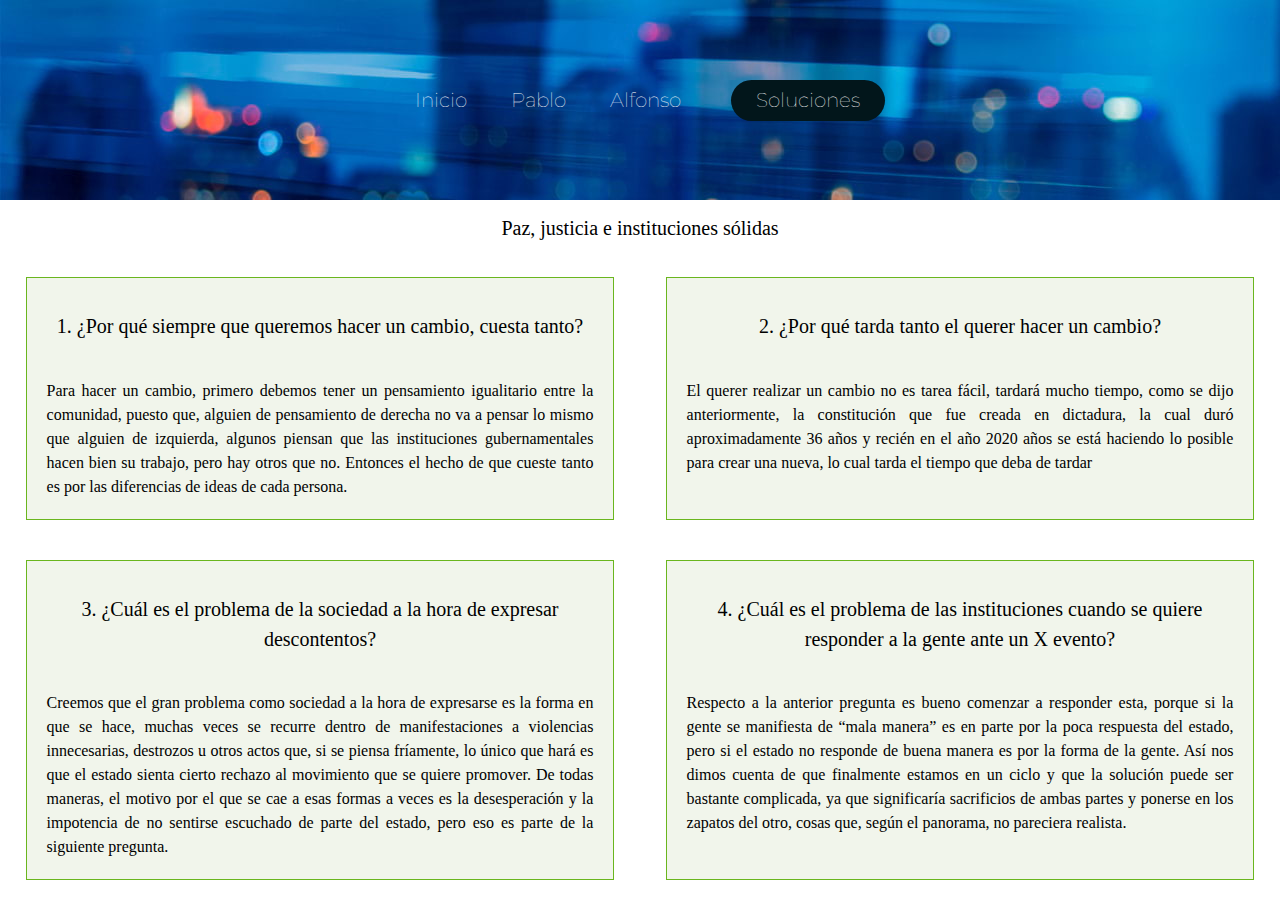
==== index.html @ a4930450 "update mac" ====
<!DOCTYPE html>

<head>
    <meta charset="UTF-8">
    <meta http-equiv="X-UA-Compatible" content="IE=edge">
    <meta name="viewport" content="width=device-width, initial-scale=1.0">
    <link rel="stylesheet" href="/css/normalize.css">
    <link rel="stylesheet" href="/css/style.css">
    <title>Tarea 2</title>
</head>

<body>
    <header class="site-header">
        <nav>
            <ul class="nav__links">
                <li><a href="/index.html">Inicio</a></li>
                <li><a href="/Pablo.html">Pablo</a></li>
                <li><a href="/Alfonso.html">Alfonso</a></li>
            </ul>
        </nav>
        <a class="cta" href="/Soluciones.html"><button>Soluciones</button></a>
    </header>

    <h1>Paz, justicia e instituciones sólidas</h1>

    <main class="contenedor">
        <div class="equipo">
            <section class="persona">
                <h1>1. ¿Por qué siempre que queremos hacer un cambio, cuesta tanto? </h1><br>
                <p>Para hacer un cambio, primero debemos tener un pensamiento igualitario entre la comunidad, puesto
                    que, alguien
                    de pensamiento de derecha no va a pensar lo mismo que alguien de izquierda, algunos piensan que las
                    instituciones gubernamentales hacen bien su trabajo, pero hay otros que no. Entonces el hecho de que
                    cueste
                    tanto es por las diferencias de ideas de cada persona. </p>
            </section>
            <section class="persona">
                <h1>2. ¿Por qué tarda tanto el querer hacer un cambio? </h1><br>
                <p>El querer realizar un cambio no es tarea fácil, tardará mucho tiempo, como se dijo anteriormente,
                    la constitución que fue creada en dictadura, la cual duró aproximadamente 36 años y recién en el año
                    2020
                    años se está haciendo lo posible para crear una nueva, lo cual tarda el tiempo que deba de tardar
                </p>
            </section>
            <section class="persona">
                <h1>3. ¿Cuál es el problema de la sociedad a la hora de expresar descontentos? </h1><br>
                <p>Creemos que el gran problema como sociedad a la hora de expresarse es la forma en que se hace, muchas
                    veces
                    se recurre dentro de manifestaciones a violencias innecesarias, destrozos u otros actos que, si se
                    piensa
                    fríamente, lo único que hará es que el estado sienta cierto rechazo al movimiento que se quiere
                    promover.
                    De todas maneras, el motivo por el que se cae a esas formas a veces es la desesperación y la
                    impotencia de
                    no sentirse escuchado de parte del estado, pero eso es parte de la siguiente pregunta.</p>
            </section>
            <section class="persona">
                <h1>4. ¿Cuál es el problema de las instituciones cuando se quiere responder a la gente ante un X evento?
                </h1><br>
                <p> Respecto a la anterior pregunta es bueno comenzar a responder esta, porque si la gente se manifiesta
                    de
                    “mala manera” es en parte por la poca respuesta del estado, pero si el estado no responde de buena
                    manera
                    es por la forma de la gente. Así nos dimos cuenta de que finalmente estamos en un ciclo y que la
                    solución
                    puede ser bastante complicada, ya que significaría sacrificios de ambas partes y ponerse en los
                    zapatos del
                    otro, cosas que, según el panorama, no pareciera realista. </p>
            </section>
        </div>
    </main>
</body>

</html>
---- css/style.css ----
@import url('https://fonts.googleapis.com/css2?family=Montserrat:wght@500&display=swap');

body {
    font-family: 'Times New Roman', Times, serif;
    font-size: 1.6rem;
    line-height: 1.5;
}

.site-header{
    background-image: url("/Equipo.jpg");
    height: 5rem;
    min-height: 20rem;
    display: flex;
    justify-content: center;
}

html{
    box-sizing: border-box;
    font-size: 62.5%;
}


* {
    box-sizing: border-box;
    margin: 0;
    padding: 0;
}

.presentacion {
    background: #ccc;
    height: 200px;
    width: 560px;
    margin: 1rem auto;
    text-align: center;

}


h1 {
    font-size: 20px;
    font-weight: 500;
    text-align: center;
}

h2 {
    font-size: 3rem;
    font-family: Arial, Helvetica, sans-serif;
}

h3 {
   font-size: 3rem;
   font-family: Arial, Helvetica, sans-serif;
}

h4 {
    font-size: 1.5rem;
    opacity: 0.5;
}

h5 {
    font-size: 1.5rem;
    opacity: 0.5;
    padding-left: 1.3cm;
}

h6 {
    font-size: 1.5rem;
    opacity: 0.5;
    padding-left: 0.2cm;
}

li {
    font-size: 1.7rem;
    padding-top: 0.2cm;
}


a, button {
    font-family: "Montserrat", sans-serif;
    font-weight: 50;
    font-size: 20px;
    color: #ffffff;
    text-decoration: none;
}

header {
    display: flex;
    justify-content: flex-end;
    align-items: center;
    padding: 30px 20%;
}

.logo {
    cursor: pointer;
    margin-right: auto;
}

.nav__links {
    list-style: none;
}

.nav__links li {
    display: inline-block;
    padding: 0px 20px;
}

.nav__links li a {
    transition: all 0.3s ease 0s;
}

.nav__links li a:hover {
    color: #000000;
}

button {
    margin-left: 30px;
    padding: 9px 25px;
    background-color: rgb(2, 22, 27);
    border: none;
    border-radius: 50px;
    cursor: pointer;
    transition: all 0.3s ease 0s;
}

button:hover {
    background-color: rgba(0,136,169,0.8);
}

.contenedor {
    max-width: 200rem;
    width: 100%;
    margin: 0 auto 0 auto;
}

.contenedor h2 {
    color: #808080;
    font-weight: 800;   
    text-align: center; 
}

.equipo {
    display: flex;
    flex-wrap: wrap;
    justify-content: space-around;
}

.persona {
    background-color: #f1f5eb;
    width: 46%;
    margin: 2rem;
    padding: 2rem;
    border: rgb(106, 182, 30) 1px solid;
}

.personapablo{
    width: 60%;
    display: flex;
    justify-content: center;
    margin-left: 20%;
}

.texto1{
    width: 60%;
    display: flex;
    justify-content: center;
    margin-left: 20%;
}
.persona1 {
    background-color: #6d8846;
    width: 46%;
    margin: 2rem;
    padding: 2rem;
    border: rgb(255, 17, 0) 1px solid;
}

.persona1 p {
    text-align: justify;
}

.persona p {
    text-align: justify;
}

.presentation {
    display: flex;
    width: 90%;
    margin: auto;
    min-height: auto;
    align-items: center;
}

.introduction {
    flex: 0.2;
}

.cover img {
    height: auto;
}
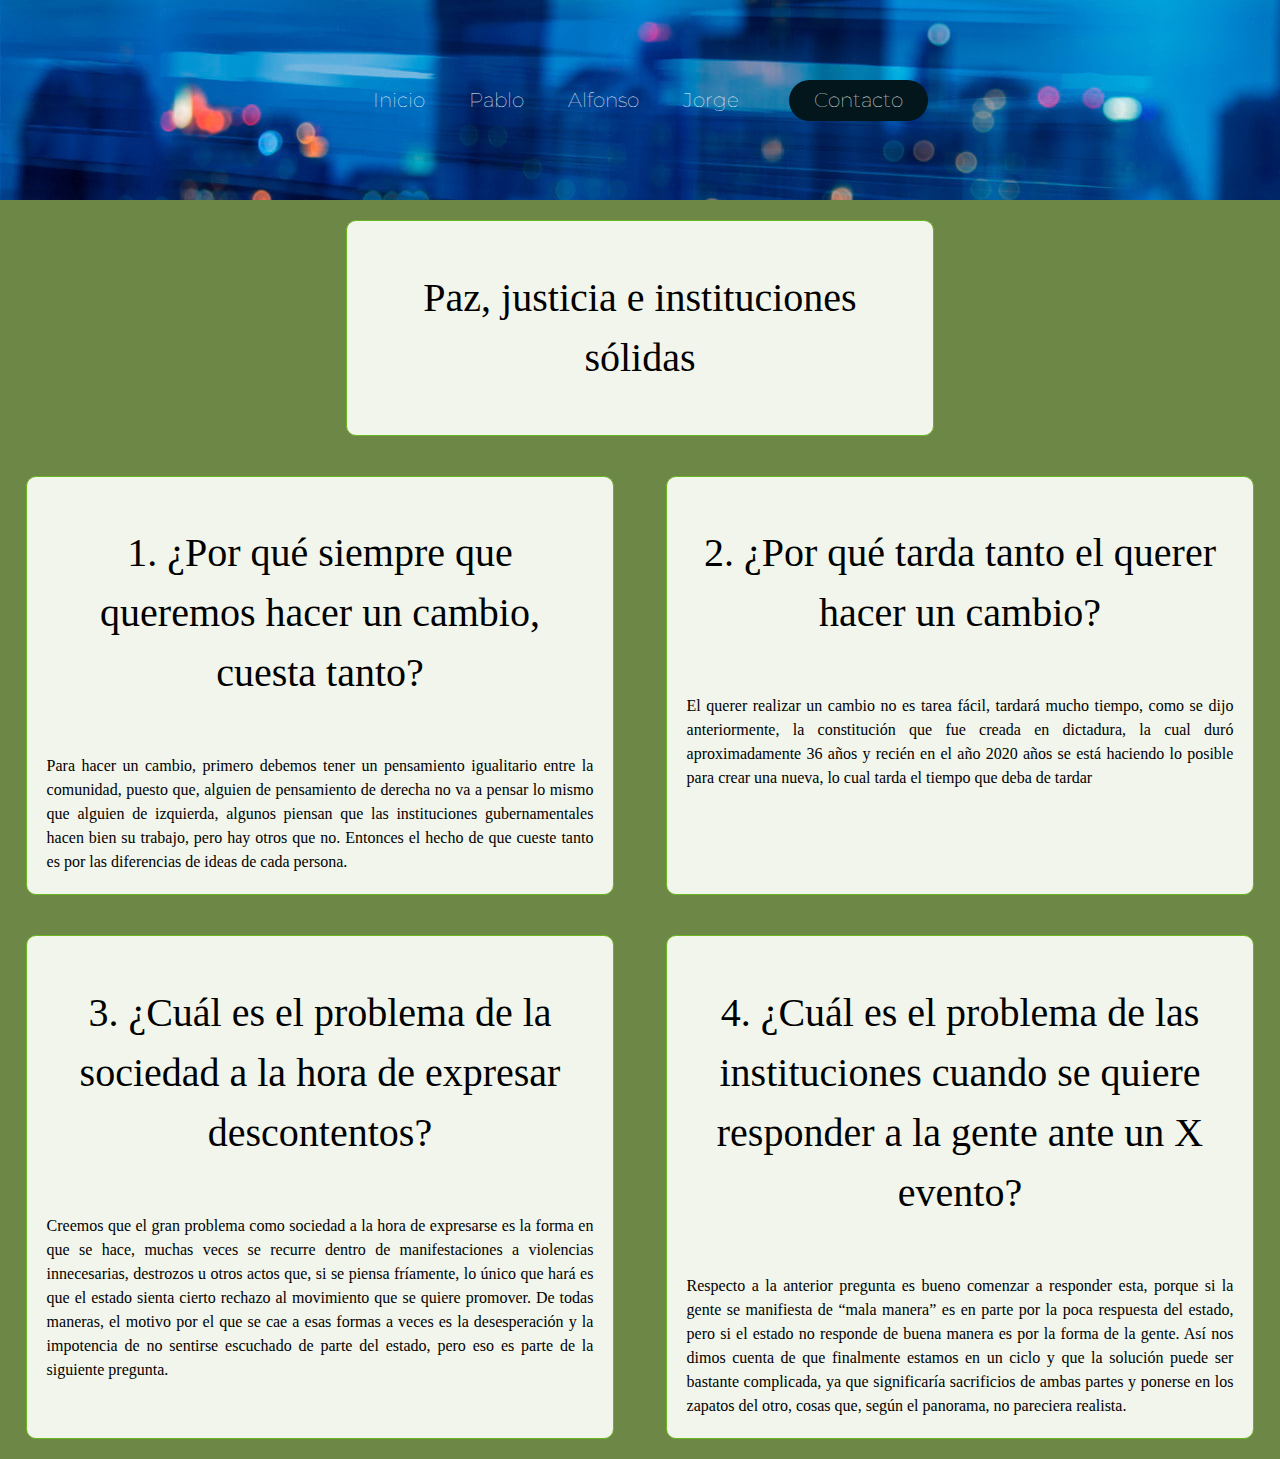
==== commit 005930a1: "update aesthetic" ====
--- a/index.html
+++ b/index.html
@@ -16,12 +16,16 @@
                 <li><a href="/index.html">Inicio</a></li>
                 <li><a href="/Pablo.html">Pablo</a></li>
                 <li><a href="/Alfonso.html">Alfonso</a></li>
+                <li><a href="/Jorge.html">Jorge</a></li>
             </ul>
         </nav>
-        <a class="cta" href="/Soluciones.html"><button>Soluciones</button></a>
+        <a class="cta" href="/Contacto.html"><button>Contacto</button></a>
     </header>
-
-    <h1>Paz, justicia e instituciones sólidas</h1>
+    <div class="center">
+        <section class="persona center">
+            <h1>Paz, justicia e instituciones sólidas</h1>
+        </section>
+    </div>
 
     <main class="contenedor">
         <div class="equipo">
--- a/css/style.css
+++ b/css/style.css
@@ -1,198 +1,204 @@
-@import url('https://fonts.googleapis.com/css2?family=Montserrat:wght@500&display=swap');
+@import url("https://fonts.googleapis.com/css2?family=Montserrat:wght@500&display=swap");
 
 body {
-    font-family: 'Times New Roman', Times, serif;
-    font-size: 1.6rem;
-    line-height: 1.5;
-}
-
-.site-header{
-    background-image: url("/Equipo.jpg");
-    height: 5rem;
-    min-height: 20rem;
-    display: flex;
-    justify-content: center;
-}
-
-html{
-    box-sizing: border-box;
-    font-size: 62.5%;
-}
-
+  font-family: "Times New Roman", Times, serif;
+  font-size: 1.6rem;
+  line-height: 1.5;
+  background-color: #6d8846;
+}
+
+.site-header {
+  background-image: url("/img/Equipo.jpg");
+  height: 5rem;
+  min-height: 20rem;
+  display: flex;
+  justify-content: center;
+}
+
+html {
+  box-sizing: border-box;
+  font-size: 62.5%;
+}
 
 * {
-    box-sizing: border-box;
-    margin: 0;
-    padding: 0;
+  box-sizing: border-box;
+  margin: 0;
+  padding: 0;
 }
 
 .presentacion {
-    background: #ccc;
-    height: 200px;
-    width: 560px;
-    margin: 1rem auto;
-    text-align: center;
-
-}
-
+  background: #ccc;
+  height: 200px;
+  width: 560px;
+  margin: 1rem auto;
+  text-align: center;
+}
 
 h1 {
-    font-size: 20px;
-    font-weight: 500;
-    text-align: center;
+  font-size: 40px;
+  font-weight: 500;
+  text-align: center;
 }
 
 h2 {
-    font-size: 3rem;
-    font-family: Arial, Helvetica, sans-serif;
+  font-size: 3rem;
+  font-family: Arial, Helvetica, sans-serif;
 }
 
 h3 {
-   font-size: 3rem;
-   font-family: Arial, Helvetica, sans-serif;
+  font-size: 3rem;
+  font-family: Arial, Helvetica, sans-serif;
 }
 
 h4 {
-    font-size: 1.5rem;
-    opacity: 0.5;
+  font-size: 1.5rem;
+  opacity: 0.5;
 }
 
 h5 {
-    font-size: 1.5rem;
-    opacity: 0.5;
-    padding-left: 1.3cm;
+  font-size: 1.5rem;
+  opacity: 0.5;
+  padding-left: 1.3cm;
 }
 
 h6 {
-    font-size: 1.5rem;
-    opacity: 0.5;
-    padding-left: 0.2cm;
+  font-size: 1.5rem;
+  opacity: 0.5;
+  padding-left: 0.2cm;
 }
 
 li {
-    font-size: 1.7rem;
-    padding-top: 0.2cm;
-}
-
-
-a, button {
-    font-family: "Montserrat", sans-serif;
-    font-weight: 50;
-    font-size: 20px;
-    color: #ffffff;
-    text-decoration: none;
+  font-size: 1.7rem;
+  padding-top: 0.2cm;
+}
+
+a,
+button {
+  font-family: "Montserrat", sans-serif;
+  font-weight: 50;
+  font-size: 20px;
+  color: #ffffff;
+  text-decoration: none;
 }
 
 header {
-    display: flex;
-    justify-content: flex-end;
-    align-items: center;
-    padding: 30px 20%;
+  display: flex;
+  justify-content: flex-end;
+  align-items: center;
+  padding: 30px 20%;
 }
 
 .logo {
-    cursor: pointer;
-    margin-right: auto;
+  cursor: pointer;
+  margin-right: auto;
 }
 
 .nav__links {
-    list-style: none;
+  list-style: none;
 }
 
 .nav__links li {
-    display: inline-block;
-    padding: 0px 20px;
+  display: inline-block;
+  padding: 0px 20px;
 }
 
 .nav__links li a {
-    transition: all 0.3s ease 0s;
+  transition: all 0.3s ease 0s;
 }
 
 .nav__links li a:hover {
-    color: #000000;
+  color: #000000;
 }
 
 button {
-    margin-left: 30px;
-    padding: 9px 25px;
-    background-color: rgb(2, 22, 27);
-    border: none;
-    border-radius: 50px;
-    cursor: pointer;
-    transition: all 0.3s ease 0s;
+  margin-left: 30px;
+  padding: 9px 25px;
+  background-color: rgb(2, 22, 27);
+  border: none;
+  border-radius: 50px;
+  cursor: pointer;
+  transition: all 0.3s ease 0s;
 }
 
 button:hover {
-    background-color: rgba(0,136,169,0.8);
+  background-color: rgba(0, 136, 169, 0.8);
 }
 
 .contenedor {
-    max-width: 200rem;
-    width: 100%;
-    margin: 0 auto 0 auto;
+  max-width: 200rem;
+  width: 100%;
+  margin: 0 auto 0 auto;
 }
 
 .contenedor h2 {
-    color: #808080;
-    font-weight: 800;   
-    text-align: center; 
+  color: #808080;
+  font-weight: 800;
+  text-align: center;
 }
 
 .equipo {
-    display: flex;
-    flex-wrap: wrap;
-    justify-content: space-around;
+  display: flex;
+  flex-wrap: wrap;
+  justify-content: space-around;
 }
 
 .persona {
-    background-color: #f1f5eb;
-    width: 46%;
-    margin: 2rem;
-    padding: 2rem;
-    border: rgb(106, 182, 30) 1px solid;
-}
-
-.personapablo{
-    width: 60%;
-    display: flex;
-    justify-content: center;
-    margin-left: 20%;
-}
-
-.texto1{
-    width: 60%;
-    display: flex;
-    justify-content: center;
-    margin-left: 20%;
+  background-color: #f1f5eb;
+  border-radius: 10px; /* Adjust the value to control the roundness of the corners */ /* Adding a background color to emphasize the rounded corners */
+  padding: 20px;
+  width: 46%;
+  margin: 2rem;
+  padding: 2rem;
+  border: rgb(106, 182, 30) 1px solid;
+}
+
+.personapablo {
+  width: 60%;
+  display: flex;
+  justify-content: center;
+  margin-left: 20%;
+}
+
+.texto1 {
+  width: 60%;
+  display: flex;
+  justify-content: center;
+  margin-left: 20%;
 }
 .persona1 {
-    background-color: #6d8846;
-    width: 46%;
-    margin: 2rem;
-    padding: 2rem;
-    border: rgb(255, 17, 0) 1px solid;
+  background-color: #6d8846;
+  width: 46%;
+  margin: 2rem;
+  padding: 2rem;
+  border: rgb(255, 17, 0) 1px solid;
 }
 
 .persona1 p {
-    text-align: justify;
+  text-align: justify;
 }
 
 .persona p {
-    text-align: justify;
+  text-align: justify;
 }
 
 .presentation {
-    display: flex;
-    width: 90%;
-    margin: auto;
-    min-height: auto;
-    align-items: center;
+  display: flex;
+  width: 90%;
+  margin: auto;
+  min-height: auto;
+  align-items: center;
 }
 
 .introduction {
-    flex: 0.2;
+  flex: 0.2;
 }
 
 .cover img {
-    height: auto;
-}+  height: auto;
+}
+
+.center {
+  display: flex;
+  justify-content: center;
+  align-items: center;
+}
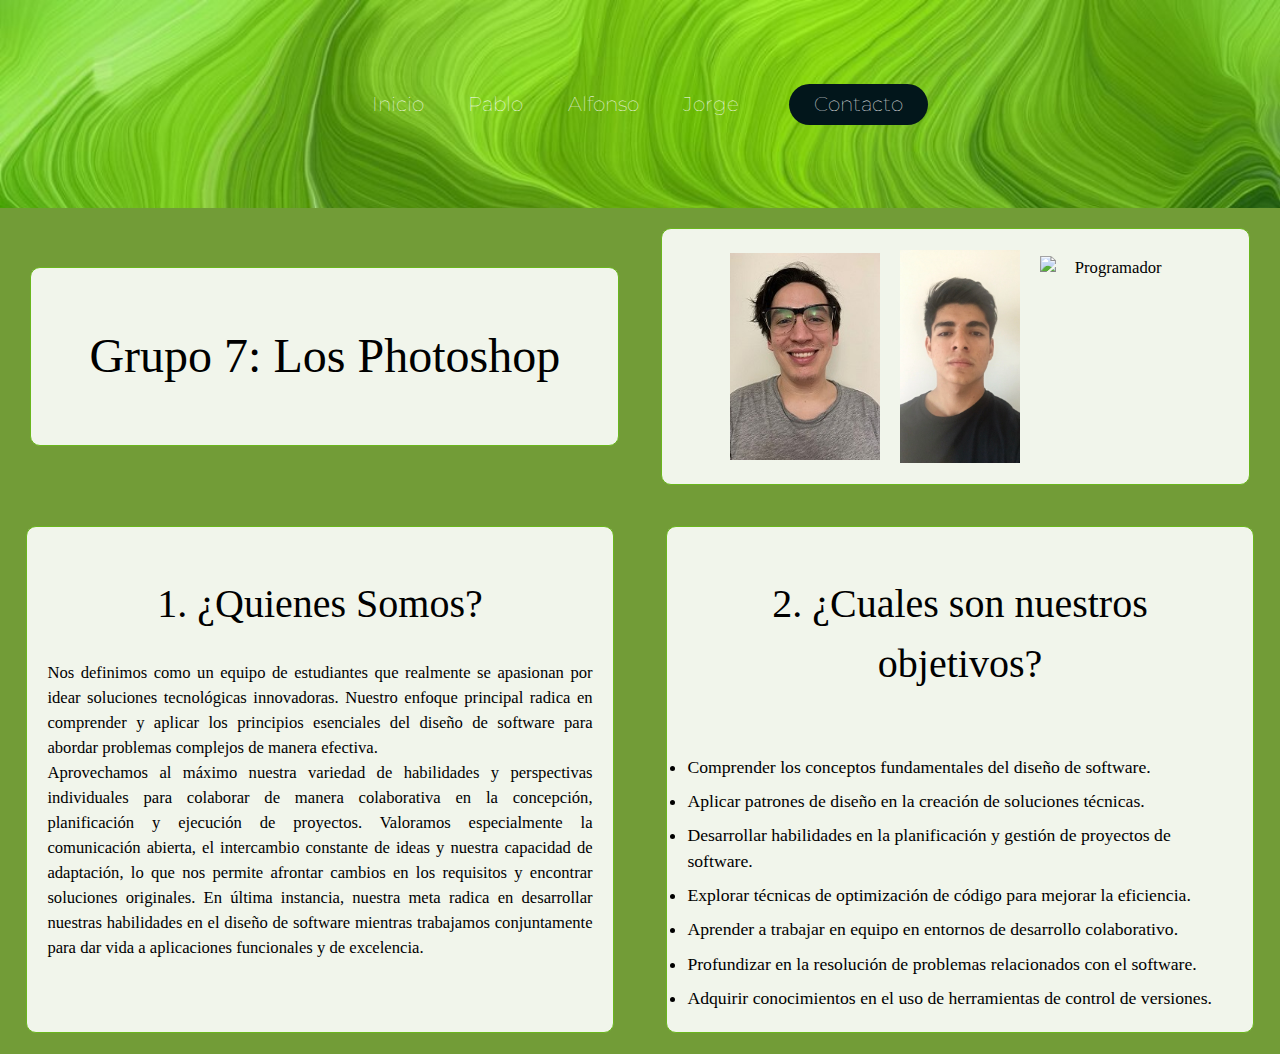
==== commit 061d8eb2: "update casi final" ====
--- a/index.html
+++ b/index.html
@@ -23,53 +23,45 @@
     </header>
     <div class="center">
         <section class="persona center">
-            <h1>Paz, justicia e instituciones sólidas</h1>
+            <h1 style="font-size: xxx-large;">Grupo 7: Los Photoshop</h1>
+        </section>
+        <section class="persona center">
+            <div class="image-container">
+                <img src="/img/Pablo.jpeg" alt="Programador" width="150" height="200">
+                <img src="/img/Alfonso.jpg" alt="Programador" width="120" height="200">
+                <img src="/img/Jorge.jpg" alt="Programador" width="140" height="200">
+            </div>
         </section>
     </div>
 
     <main class="contenedor">
         <div class="equipo">
             <section class="persona">
-                <h1>1. ¿Por qué siempre que queremos hacer un cambio, cuesta tanto? </h1><br>
-                <p>Para hacer un cambio, primero debemos tener un pensamiento igualitario entre la comunidad, puesto
-                    que, alguien
-                    de pensamiento de derecha no va a pensar lo mismo que alguien de izquierda, algunos piensan que las
-                    instituciones gubernamentales hacen bien su trabajo, pero hay otros que no. Entonces el hecho de que
-                    cueste
-                    tanto es por las diferencias de ideas de cada persona. </p>
-            </section>
-            <section class="persona">
-                <h1>2. ¿Por qué tarda tanto el querer hacer un cambio? </h1><br>
-                <p>El querer realizar un cambio no es tarea fácil, tardará mucho tiempo, como se dijo anteriormente,
-                    la constitución que fue creada en dictadura, la cual duró aproximadamente 36 años y recién en el año
-                    2020
-                    años se está haciendo lo posible para crear una nueva, lo cual tarda el tiempo que deba de tardar
+                <h1>1. ¿Quienes Somos? </h1>
+                <p>Nos definimos como un equipo de estudiantes que realmente se apasionan por idear soluciones
+                    tecnológicas innovadoras. Nuestro enfoque principal radica en comprender y aplicar los principios
+                    esenciales del diseño de software para abordar problemas complejos de manera efectiva.
+                    <br>Aprovechamos al máximo nuestra variedad de habilidades y perspectivas individuales para
+                    colaborar de
+                    manera
+                    colaborativa en la concepción, planificación y ejecución de proyectos. Valoramos especialmente la
+                    comunicación abierta, el intercambio constante de ideas y nuestra capacidad de adaptación, lo que
+                    nos permite afrontar cambios en los requisitos y encontrar soluciones originales. En última
+                    instancia, nuestra meta radica en desarrollar nuestras habilidades en el diseño de software mientras
+                    trabajamos conjuntamente para dar vida a aplicaciones funcionales y de excelencia.
                 </p>
             </section>
             <section class="persona">
-                <h1>3. ¿Cuál es el problema de la sociedad a la hora de expresar descontentos? </h1><br>
-                <p>Creemos que el gran problema como sociedad a la hora de expresarse es la forma en que se hace, muchas
-                    veces
-                    se recurre dentro de manifestaciones a violencias innecesarias, destrozos u otros actos que, si se
-                    piensa
-                    fríamente, lo único que hará es que el estado sienta cierto rechazo al movimiento que se quiere
-                    promover.
-                    De todas maneras, el motivo por el que se cae a esas formas a veces es la desesperación y la
-                    impotencia de
-                    no sentirse escuchado de parte del estado, pero eso es parte de la siguiente pregunta.</p>
-            </section>
-            <section class="persona">
-                <h1>4. ¿Cuál es el problema de las instituciones cuando se quiere responder a la gente ante un X evento?
-                </h1><br>
-                <p> Respecto a la anterior pregunta es bueno comenzar a responder esta, porque si la gente se manifiesta
-                    de
-                    “mala manera” es en parte por la poca respuesta del estado, pero si el estado no responde de buena
-                    manera
-                    es por la forma de la gente. Así nos dimos cuenta de que finalmente estamos en un ciclo y que la
-                    solución
-                    puede ser bastante complicada, ya que significaría sacrificios de ambas partes y ponerse en los
-                    zapatos del
-                    otro, cosas que, según el panorama, no pareciera realista. </p>
+                <h1>2. ¿Cuales son nuestros objetivos? </h1><br>
+                <ul>
+                    <li>Comprender los conceptos fundamentales del diseño de software.</li>
+                    <li>Aplicar patrones de diseño en la creación de soluciones técnicas.</li>
+                    <li>Desarrollar habilidades en la planificación y gestión de proyectos de software.</li>
+                    <li>Explorar técnicas de optimización de código para mejorar la eficiencia.</li>
+                    <li>Aprender a trabajar en equipo en entornos de desarrollo colaborativo.</li>
+                    <li>Profundizar en la resolución de problemas relacionados con el software.</li>
+                    <li>Adquirir conocimientos en el uso de herramientas de control de versiones.</li>
+                </ul>
             </section>
         </div>
     </main>
--- a/css/style.css
+++ b/css/style.css
@@ -4,11 +4,12 @@
   font-family: "Times New Roman", Times, serif;
   font-size: 1.6rem;
   line-height: 1.5;
-  background-color: #6d8846;
+  background-color: #729c37;
 }
 
 .site-header {
-  background-image: url("/img/Equipo.jpg");
+  background-image: url("/img/green.jpg");
+  background-size: cover;
   height: 5rem;
   min-height: 20rem;
   display: flex;
@@ -17,7 +18,7 @@
 
 html {
   box-sizing: border-box;
-  font-size: 62.5%;
+  font-size: 65%;
 }
 
 * {
@@ -202,3 +203,23 @@
   justify-content: center;
   align-items: center;
 }
+
+.center {
+  text-align: center;
+}
+
+.persona {
+  margin-top: 20px;
+}
+
+.image-container {
+  display: flex;
+  justify-content: center;
+  align-items: center;
+}
+
+.image-container img {
+  margin: 0 10px;
+  max-width: 100%;
+  height: auto;
+}
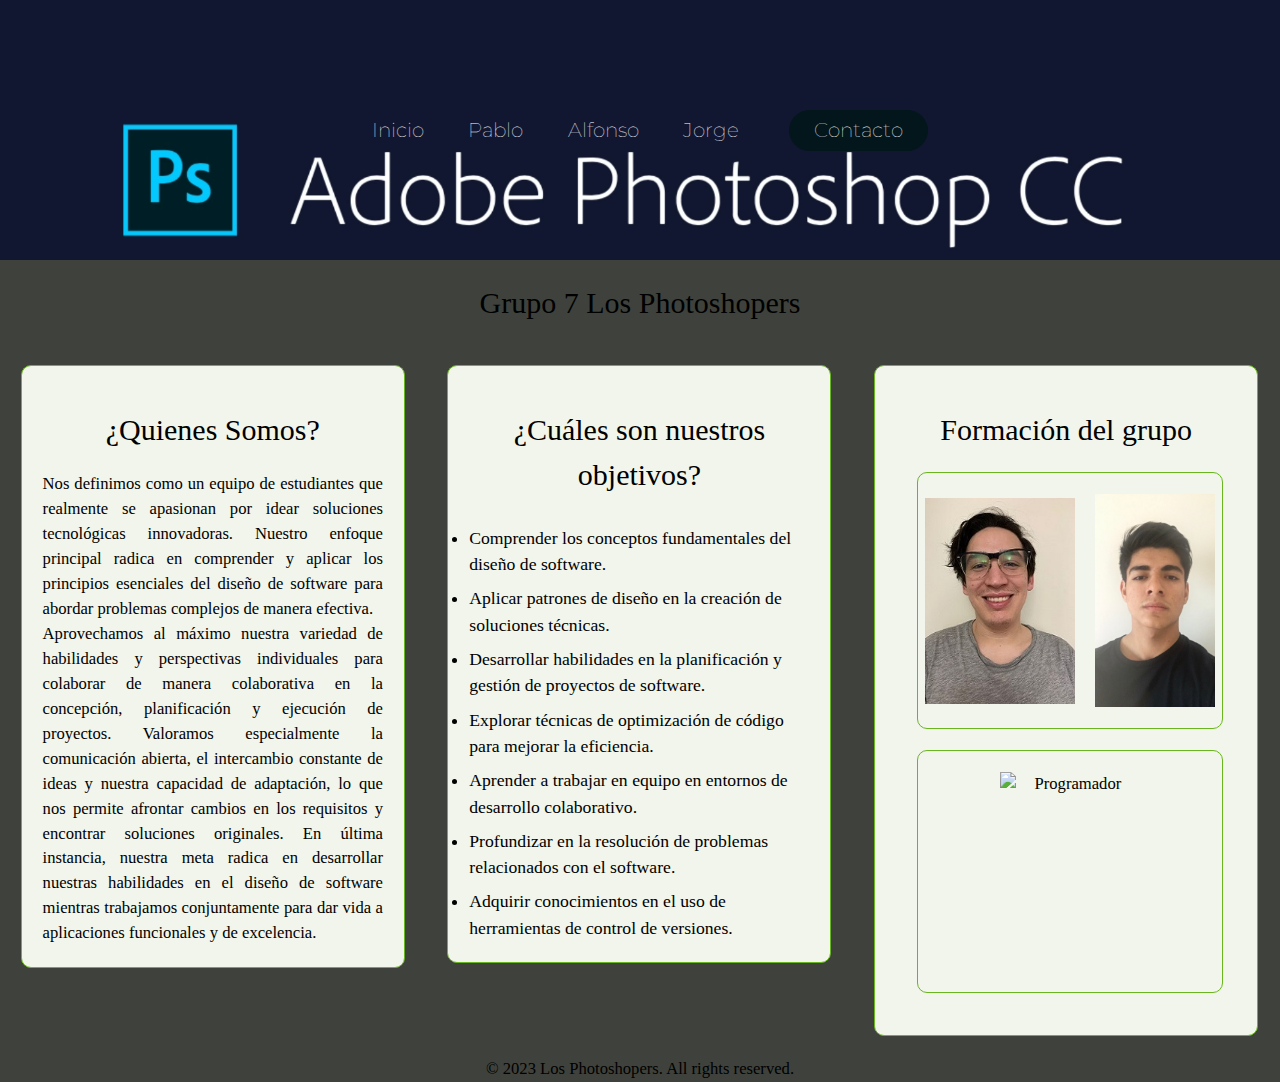
==== commit dd4902f6: "Actualización" ====
--- a/index.html
+++ b/index.html
@@ -21,23 +21,12 @@
         </nav>
         <a class="cta" href="/Contacto.html"><button>Contacto</button></a>
     </header>
-    <div class="center">
-        <section class="persona center">
-            <h1 style="font-size: xxx-large;">Grupo 7: Los Photoshop</h1>
-        </section>
-        <section class="persona center">
-            <div class="image-container">
-                <img src="/img/Pablo.jpeg" alt="Programador" width="150" height="200">
-                <img src="/img/Alfonso.jpg" alt="Programador" width="120" height="200">
-                <img src="/img/Jorge.jpg" alt="Programador" width="140" height="200">
-            </div>
-        </section>
-    </div>
+    <h1>Grupo 7 Los Photoshopers</h1>
 
-    <main class="contenedor">
-        <div class="equipo">
+    <div class="subjects">
+        <section class="subject">
             <section class="persona">
-                <h1>1. ¿Quienes Somos? </h1>
+                <h1>¿Quienes Somos? </h1>
                 <p>Nos definimos como un equipo de estudiantes que realmente se apasionan por idear soluciones
                     tecnológicas innovadoras. Nuestro enfoque principal radica en comprender y aplicar los principios
                     esenciales del diseño de software para abordar problemas complejos de manera efectiva.
@@ -51,8 +40,11 @@
                     trabajamos conjuntamente para dar vida a aplicaciones funcionales y de excelencia.
                 </p>
             </section>
+        </section>
+
+        <section class="subject">
             <section class="persona">
-                <h1>2. ¿Cuales son nuestros objetivos? </h1><br>
+                <h1>¿Cuáles son nuestros objetivos? </h1>
                 <ul>
                     <li>Comprender los conceptos fundamentales del diseño de software.</li>
                     <li>Aplicar patrones de diseño en la creación de soluciones técnicas.</li>
@@ -63,8 +55,28 @@
                     <li>Adquirir conocimientos en el uso de herramientas de control de versiones.</li>
                 </ul>
             </section>
-        </div>
-    </main>
+        </section>
+
+        <section class="subject">
+            <section class="persona">
+                <h1>Formación del grupo </h1>
+                <section class="persona center">
+                    <div class="image-container">
+                        <img src="/img/Pablo.jpeg" alt="Programador" width="150" height="200">
+                        <img src="/img/Alfonso.jpg" alt="Programador" width="120" height="200">
+                    </div>
+            </section>
+            <section class="persona center">
+                <div class="image-container">
+                    <img src="/img/Jorge.jpg" alt="Programador" width="140" height="200">
+                </div>
+        </section>
+    </div>
 </body>
+<footer>
+    <div class="footer">
+        <p>© 2023 Los Photoshopers. All rights reserved.</p>
+    </div>
+</footer>
 
 </html>--- a/css/style.css
+++ b/css/style.css
@@ -4,15 +4,14 @@
   font-family: "Times New Roman", Times, serif;
   font-size: 1.6rem;
   line-height: 1.5;
-  background-color: #729c37;
+  background-color: #3f423c;
 }
 
 .site-header {
-  background-image: url("/img/green.jpg");
+  background-image: url("/img/adobe.png");
   background-size: cover;
   height: 5rem;
-  min-height: 20rem;
-  display: flex;
+  min-height: 25rem;
   justify-content: center;
 }
 
@@ -26,6 +25,7 @@
   margin: 0;
   padding: 0;
 }
+
 
 .presentacion {
   background: #ccc;
@@ -35,8 +35,20 @@
   text-align: center;
 }
 
+
+.footer {
+  text-align: center;
+}
+.center-buttons {
+  text-align: center;
+}
+
+.center-buttons button {
+  margin: 10px; /* Añade margen entre los botones si lo deseas */
+}
+
 h1 {
-  font-size: 40px;
+  font-size: 30px;
   font-weight: 500;
   text-align: center;
 }
@@ -147,7 +159,7 @@
   background-color: #f1f5eb;
   border-radius: 10px; /* Adjust the value to control the roundness of the corners */ /* Adding a background color to emphasize the rounded corners */
   padding: 20px;
-  width: 46%;
+  width: 90%;
   margin: 2rem;
   padding: 2rem;
   border: rgb(106, 182, 30) 1px solid;
@@ -158,6 +170,11 @@
   display: flex;
   justify-content: center;
   margin-left: 20%;
+}
+
+.subjects {
+  display: grid;
+  grid-template-columns: 1fr 1fr 1fr;
 }
 
 .texto1 {
